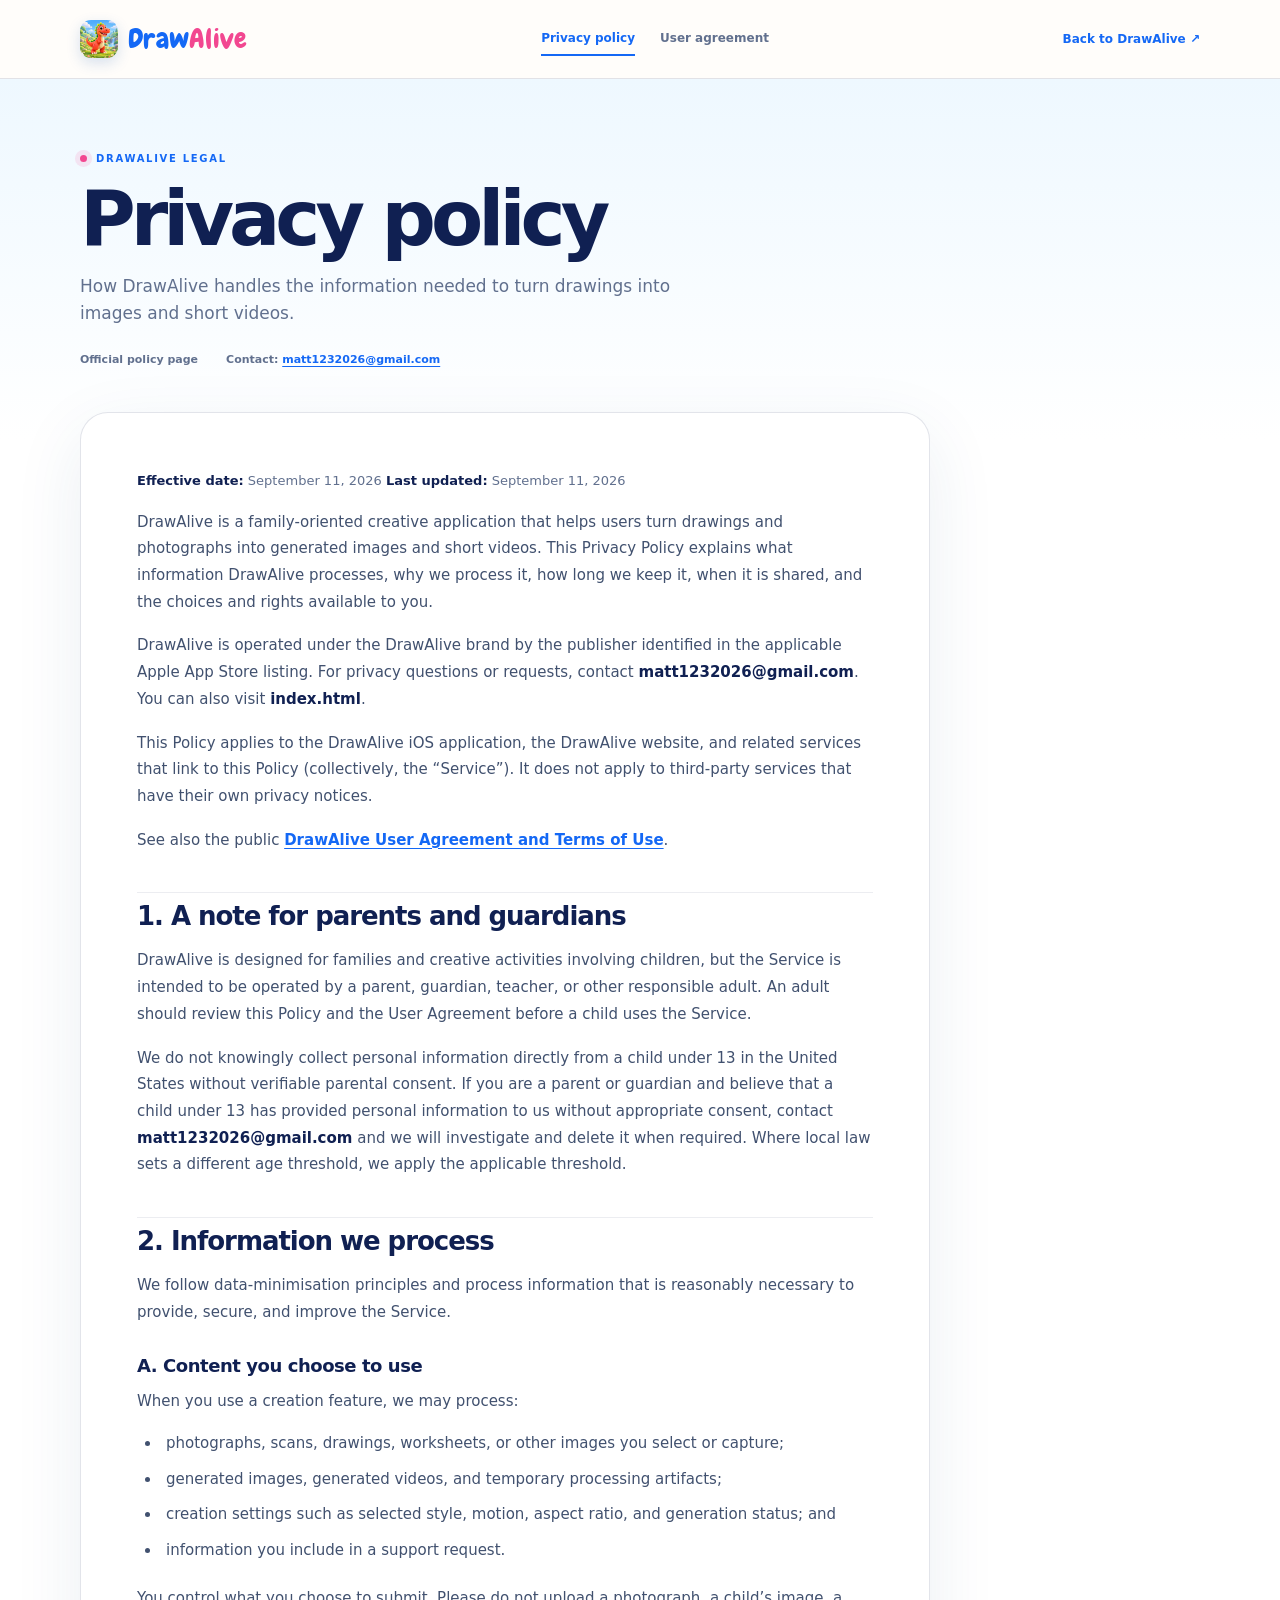
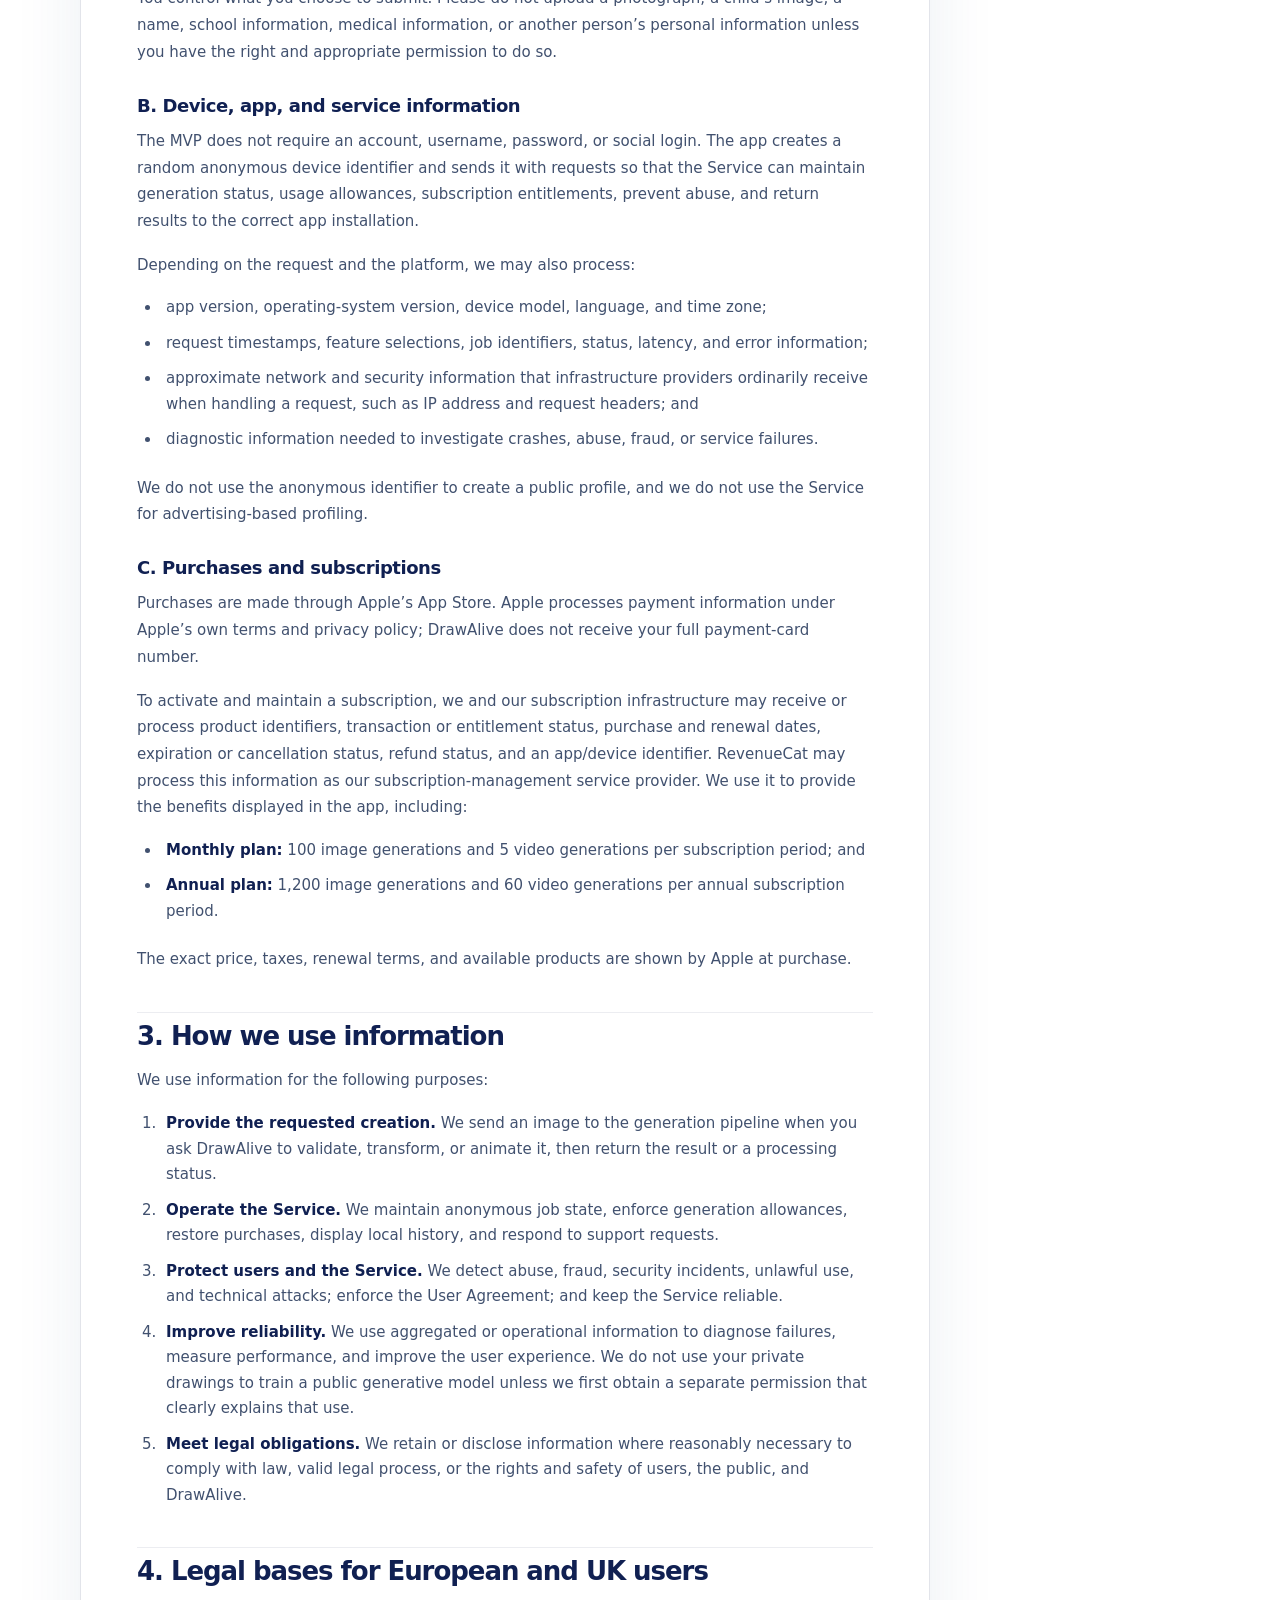
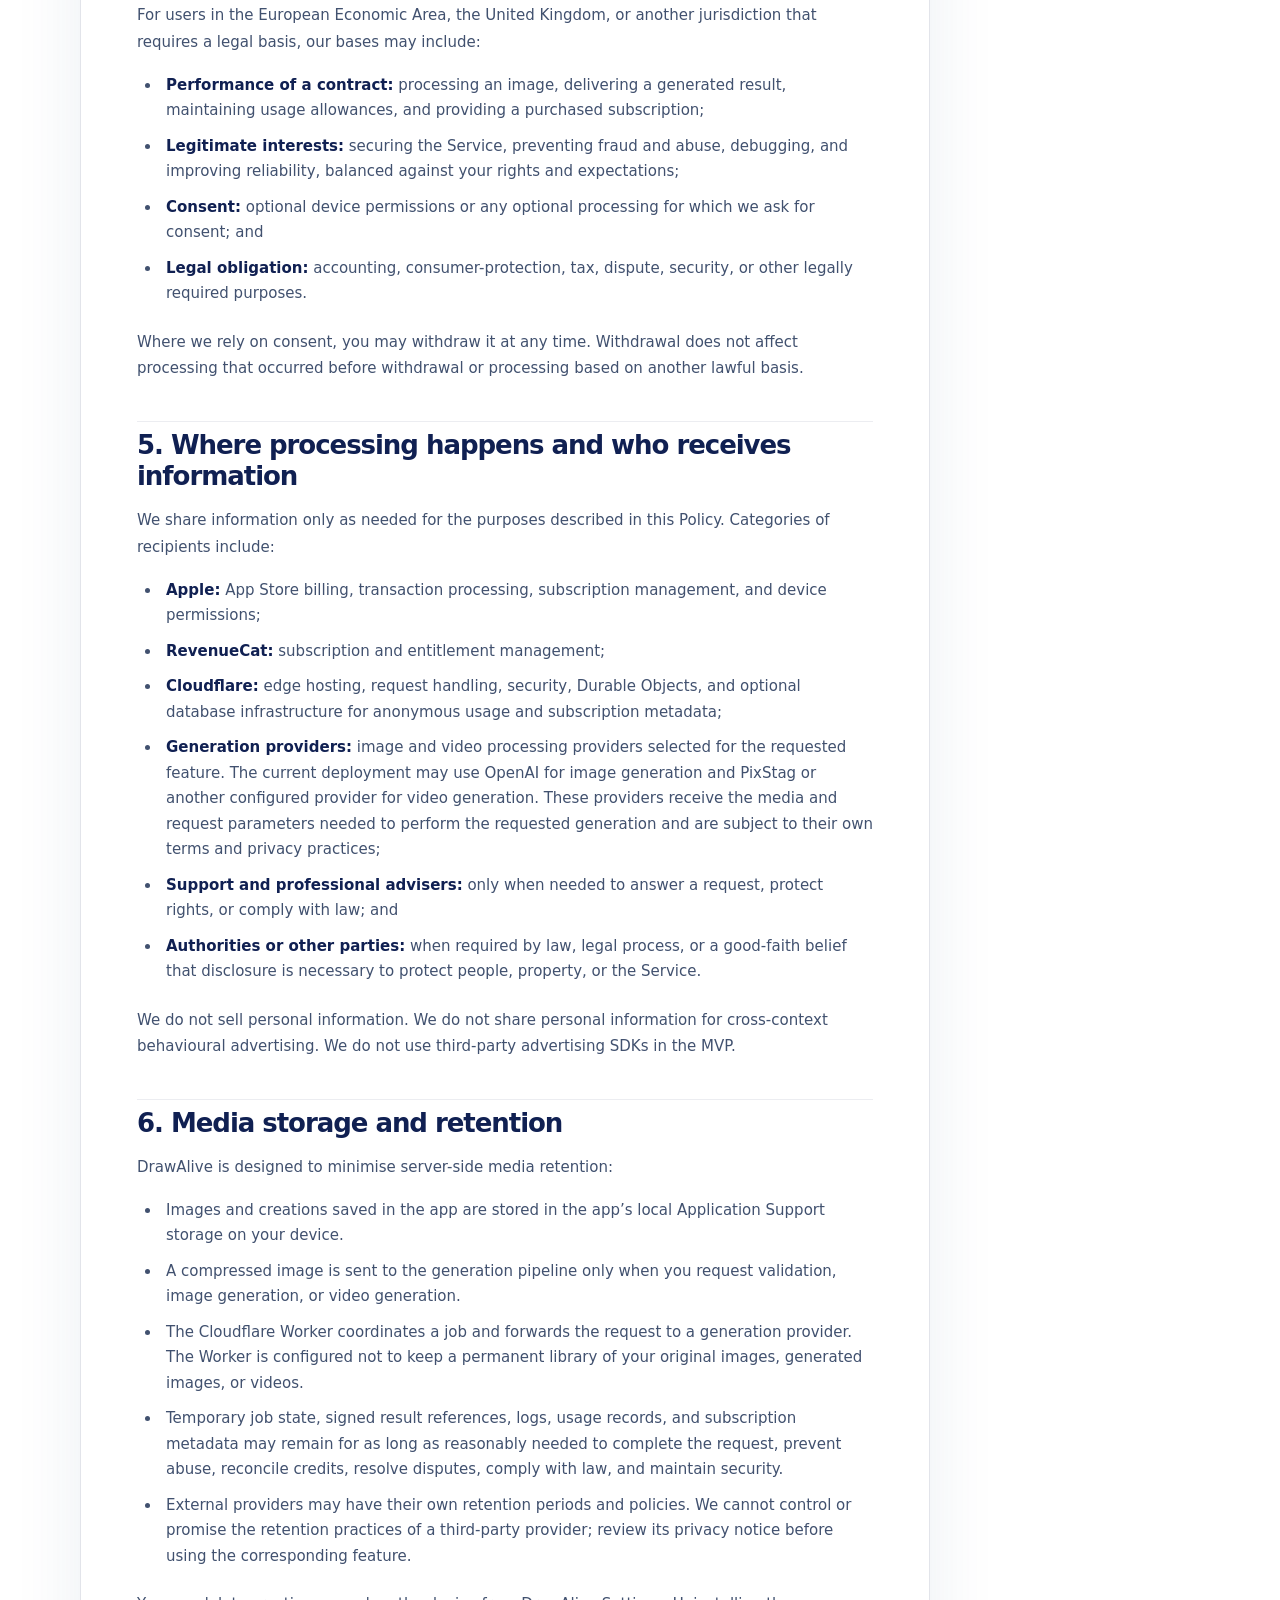
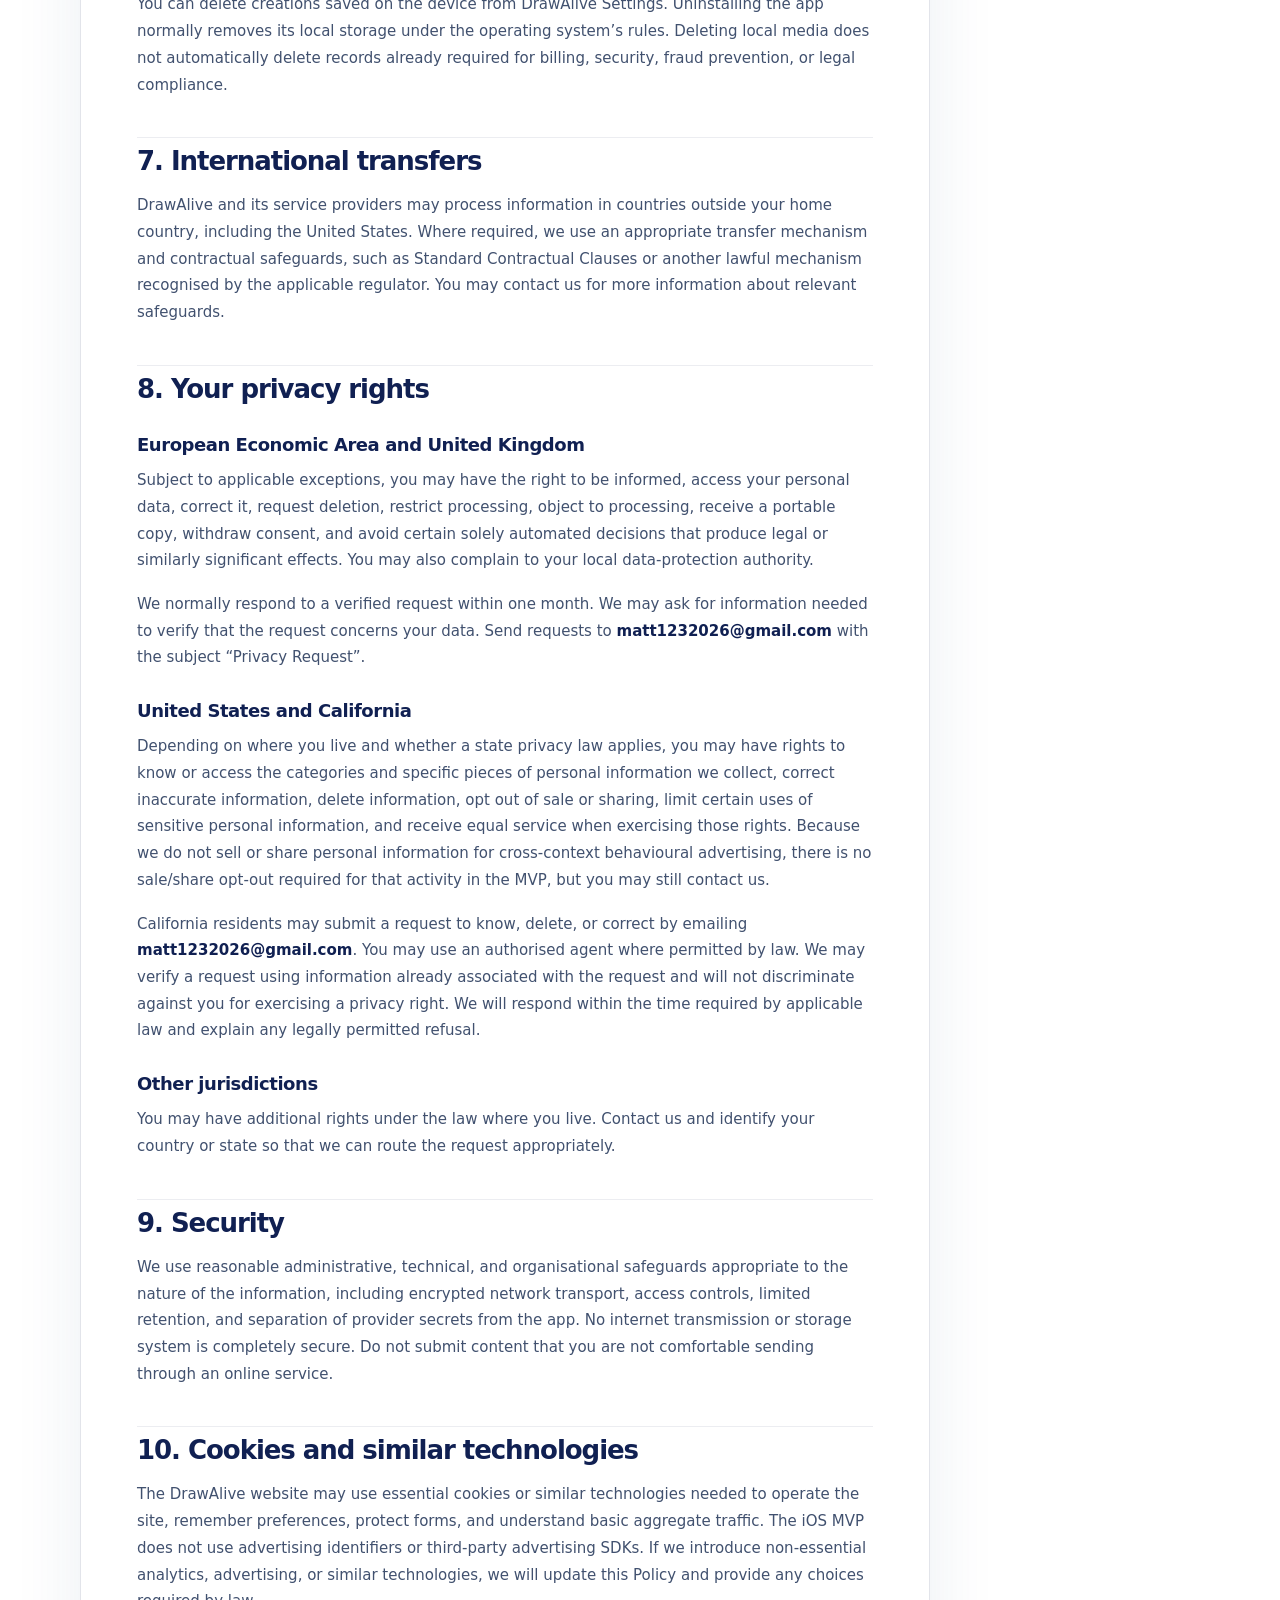
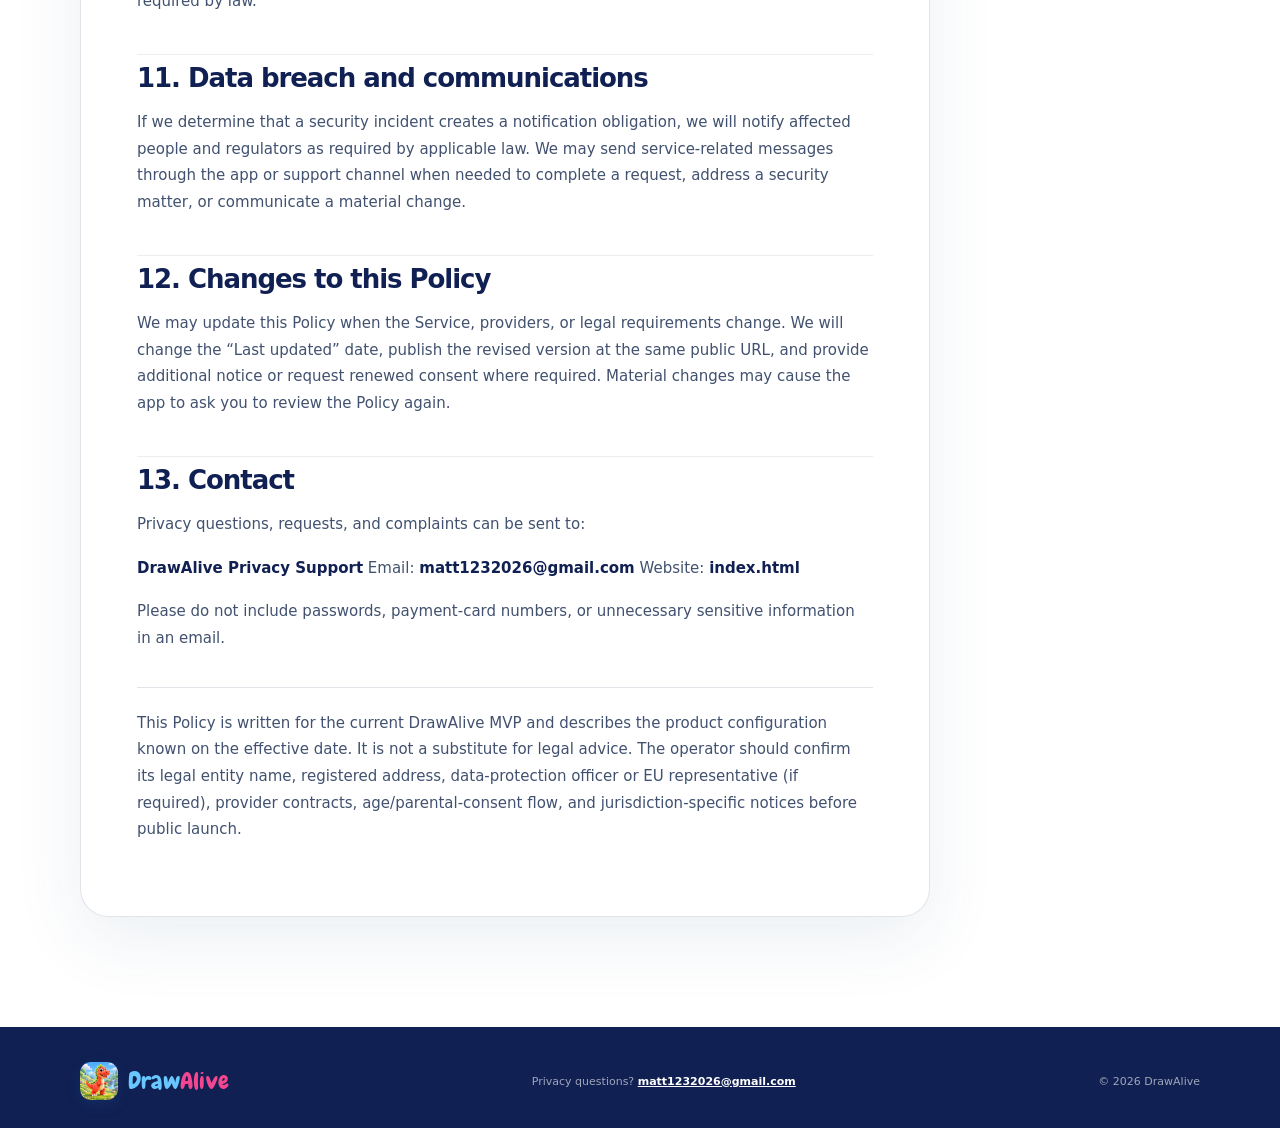
==== privacy.html @ 27f232c1 "Add standalone legal pages" ====
<!doctype html>
<html lang="en">
<head>
  <meta charset="utf-8" />
  <meta name="viewport" content="width=device-width, initial-scale=1" />
  <meta name="description" content="DrawAlive Privacy Policy" />
  <title>Privacy Policy — DrawAlive</title>
  <link rel="icon" href="assets/drawalive-app-icon.png" type="image/png" />
  <link rel="stylesheet" href="legal.css" />
</head>
<body data-document="PRIVACY_POLICY.md">
  <a class="skip-link" href="#document">Skip to policy content</a>
  <header class="legal-header"><div class="legal-container legal-nav">
    <a class="legal-brand" href="index.html" aria-label="Back to DrawAlive home"><img src="assets/drawalive-app-icon.png" alt="" /><span>Draw<span>Alive</span></span></a>
    <nav aria-label="Legal navigation"><a class="current" href="privacy.html">Privacy policy</a><a href="terms.html">User agreement</a></nav>
    <a class="back-link" href="index.html">Back to DrawAlive <span aria-hidden="true">↗</span></a>
  </div></header>
  <main class="legal-main"><div class="legal-container">
    <div class="legal-hero"><p class="legal-kicker"><span></span> DrawAlive legal</p><h1>Privacy policy</h1><p class="legal-intro">How DrawAlive handles the information needed to turn drawings into images and short videos.</p><div class="legal-meta"><span>Official policy page</span><span>Contact: <a href="mailto:matt1232026@gmail.com">matt1232026@gmail.com</a></span></div></div>
    <article class="legal-document" id="document" aria-label="DrawAlive Privacy Policy"><div class="document-loading" role="status">Loading policy…</div></article>
  </div></main>
  <footer class="legal-footer"><div class="legal-container"><a class="legal-brand" href="index.html"><img src="assets/drawalive-app-icon.png" alt="" /><span>Draw<span>Alive</span></span></a><p>Privacy questions? <a href="mailto:matt1232026@gmail.com">matt1232026@gmail.com</a></p><span>© <span data-year></span> DrawAlive</span></div></footer>
  <script src="legal.js"></script>
</body>
</html>
---- legal.css ----
@font-face{font-family:Chewy;src:url('assets/Chewy-Regular.ttf') format('truetype');font-display:swap}
:root{--ink:#102052;--muted:#61708e;--blue:#1468f5;--pink:#f24790;--sky:#eef8ff;--paper:#fffdfa;--line:rgba(16,32,82,.12);--container:1120px}
*{box-sizing:border-box}html{scroll-behavior:smooth}body{margin:0;color:var(--ink);background:var(--paper);font-family:Inter,ui-sans-serif,system-ui,-apple-system,BlinkMacSystemFont,"Segoe UI",sans-serif;-webkit-font-smoothing:antialiased}a{color:inherit}.legal-container{width:min(calc(100% - 48px),var(--container));margin:0 auto}.skip-link{position:fixed;z-index:10;top:12px;left:12px;padding:12px 15px;border-radius:10px;color:#fff;background:var(--ink);transform:translateY(-180%);transition:transform .2s ease}.skip-link:focus{transform:translateY(0)}.legal-header{position:sticky;z-index:5;top:0;border-bottom:1px solid var(--line);background:rgba(255,253,250,.9);backdrop-filter:blur(18px)}.legal-nav{display:flex;align-items:center;justify-content:space-between;min-height:78px;gap:24px}.legal-brand{display:inline-flex;align-items:center;gap:10px;color:var(--blue);font-family:Chewy,cursive;font-size:28px;letter-spacing:.01em;text-decoration:none}.legal-brand span span{color:var(--pink)}.legal-brand img{width:38px;height:38px;border-radius:11px;object-fit:cover;box-shadow:0 5px 14px rgba(31,96,177,.18)}.legal-nav nav{display:flex;gap:25px;color:var(--muted);font-size:12px;font-weight:800}.legal-nav nav a{padding:9px 0;text-decoration:none}.legal-nav nav a:hover,.legal-nav nav a.current{color:var(--blue)}.legal-nav nav a.current{border-bottom:2px solid var(--blue)}.back-link{color:var(--blue);font-size:12px;font-weight:850;text-decoration:none}.back-link:hover{color:var(--ink)}.legal-main{min-height:70vh;padding:74px 0 110px;background:linear-gradient(180deg,var(--sky),#fff 360px)}.legal-hero{max-width:760px;padding-bottom:46px}.legal-kicker{display:flex;align-items:center;gap:9px;margin:0 0 19px;color:var(--blue);font-size:10px;font-weight:900;letter-spacing:.17em;text-transform:uppercase}.legal-kicker span{width:7px;height:7px;border-radius:50%;background:var(--pink);box-shadow:0 0 0 5px rgba(242,71,144,.12)}.legal-hero h1{margin:0 0 18px;font-size:clamp(48px,7vw,76px);line-height:.95;letter-spacing:-.065em}.legal-intro{max-width:650px;margin:0 0 25px;color:var(--muted);font-size:17px;line-height:1.6}.legal-meta{display:flex;flex-wrap:wrap;gap:10px 28px;color:var(--muted);font-size:11px;font-weight:700}.legal-meta a,.legal-document a{color:var(--blue);text-decoration-thickness:1px;text-underline-offset:3px}.legal-document{max-width:850px;padding:clamp(28px,5vw,56px);border:1px solid var(--line);border-radius:28px;background:#fff;box-shadow:0 22px 70px rgba(32,74,123,.09)}.document-loading{color:var(--muted);font-size:16px}.legal-document h2{margin:39px 0 15px;padding-top:8px;border-top:1px solid rgba(16,32,82,.08);font-size:26px;line-height:1.2;letter-spacing:-.04em}.legal-document h3{margin:28px 0 10px;font-size:18px;line-height:1.35;letter-spacing:-.025em}.legal-document p{margin:0 0 17px;color:#41516f;font-size:15px;line-height:1.78}.legal-document p:first-of-type{color:var(--muted);font-size:13px}.legal-document strong{color:var(--ink);font-weight:800}.legal-document ul,.legal-document ol{margin:10px 0 22px;padding-left:24px;color:#41516f}.legal-document li{margin:0 0 10px;padding-left:5px;font-size:15px;line-height:1.7}.legal-document hr{margin:35px 0 22px;border:0;border-top:1px solid var(--line)}.legal-document table{width:100%;margin:20px 0 28px;border-collapse:collapse;border:1px solid var(--line);font-size:14px}.legal-document th,.legal-document td{padding:13px 15px;border-bottom:1px solid var(--line);text-align:left}.legal-document th{color:var(--ink);background:var(--sky);font-size:11px;letter-spacing:.04em;text-transform:uppercase}.legal-document td{color:#41516f}.legal-document tr:last-child td{border-bottom:0}.legal-footer{padding:35px 0 28px;color:#fff;background:var(--ink)}.legal-footer .legal-container{display:flex;align-items:center;justify-content:space-between;gap:28px}.legal-footer .legal-brand{color:#69c7ff;font-size:24px}.legal-footer p,.legal-footer .legal-container>span{margin:0;color:rgba(255,255,255,.6);font-size:11px}.legal-footer a:not(.legal-brand){color:#fff;font-weight:800}:focus-visible{outline:3px solid rgba(20,104,245,.52);outline-offset:4px}@media(max-width:760px){.legal-container{width:min(calc(100% - 36px),var(--container))}.legal-nav{min-height:70px}.legal-nav nav{display:none}.back-link{margin-left:auto}.legal-main{padding:55px 0 75px}.legal-hero h1{font-size:52px}.legal-intro{font-size:15px}.legal-document{padding:25px 21px;border-radius:22px}.legal-document h2{font-size:23px}.legal-document p,.legal-document li{font-size:14px}.legal-document table{display:block;overflow-x:auto;white-space:nowrap}.legal-footer .legal-container{align-items:flex-start;flex-direction:column;gap:15px}}@media(prefers-reduced-motion:reduce){html{scroll-behavior:auto}*,*::before,*::after{transition-duration:.01ms!important}}
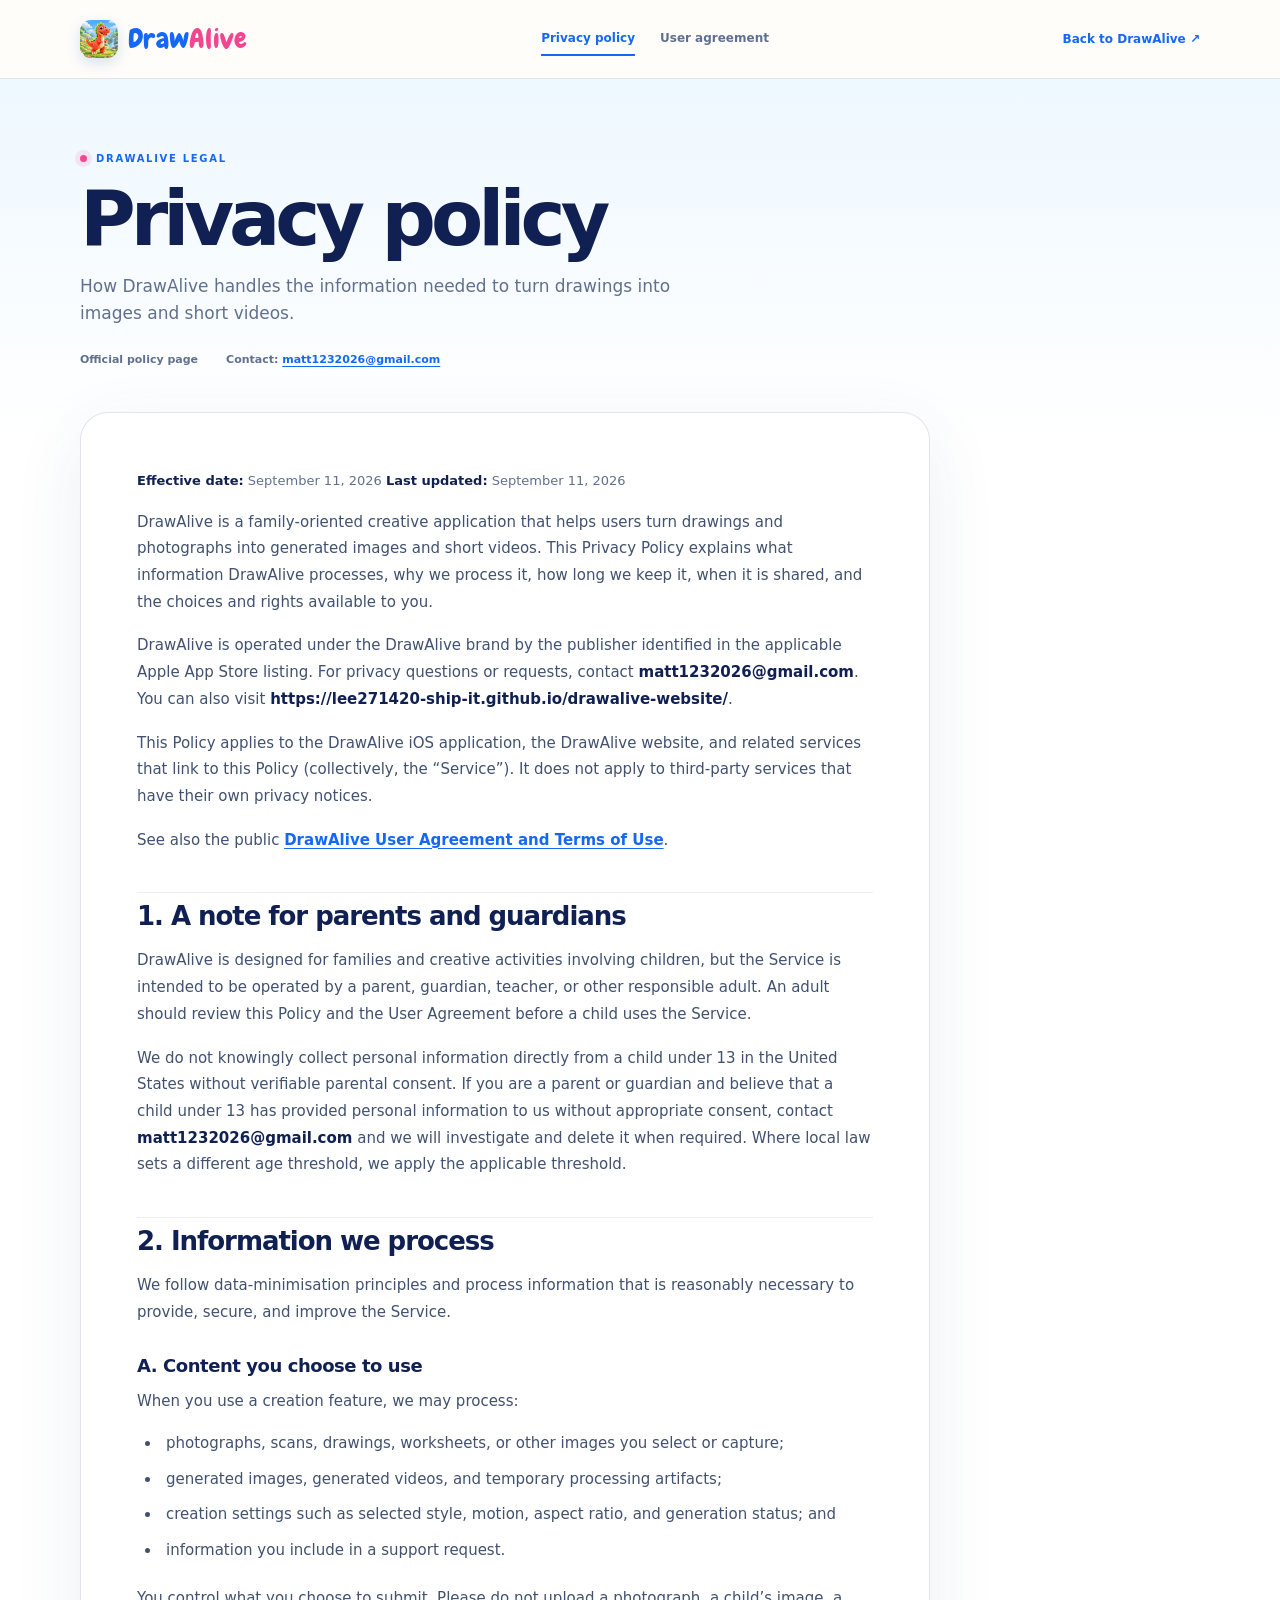
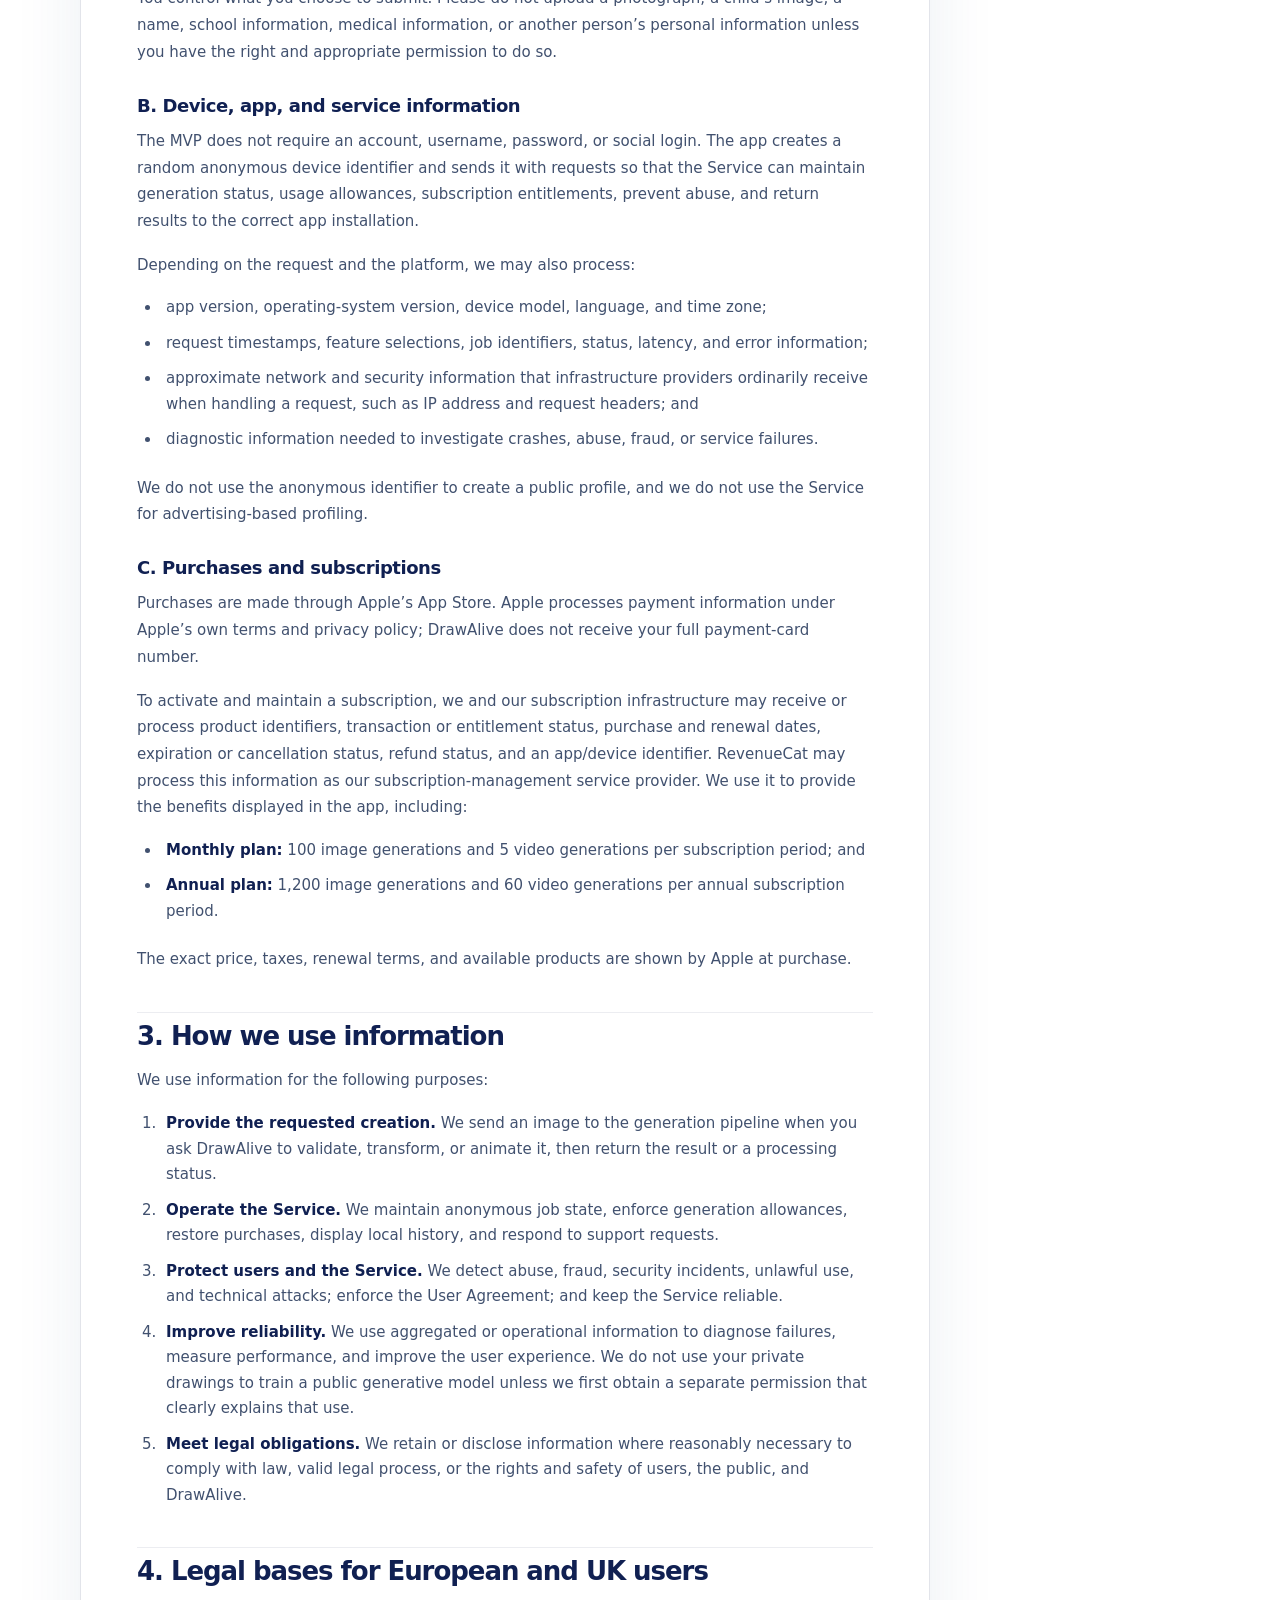
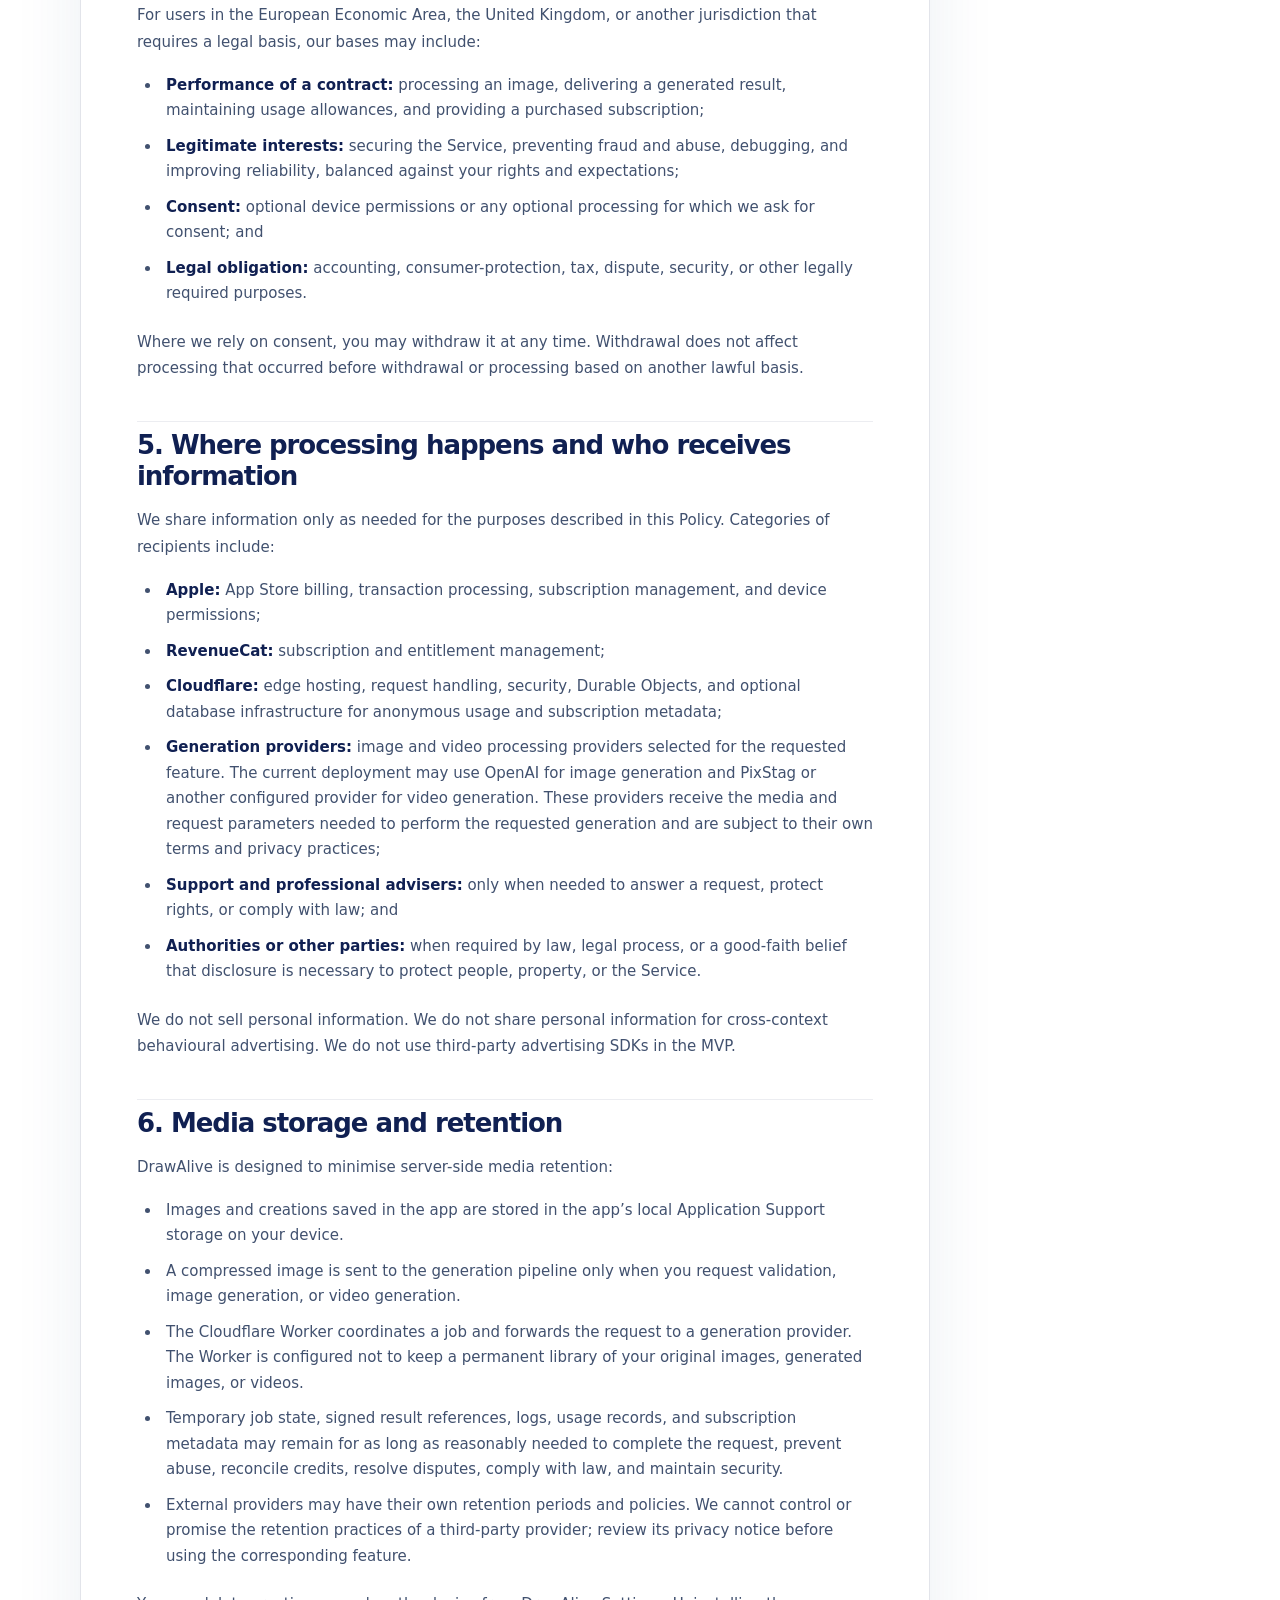
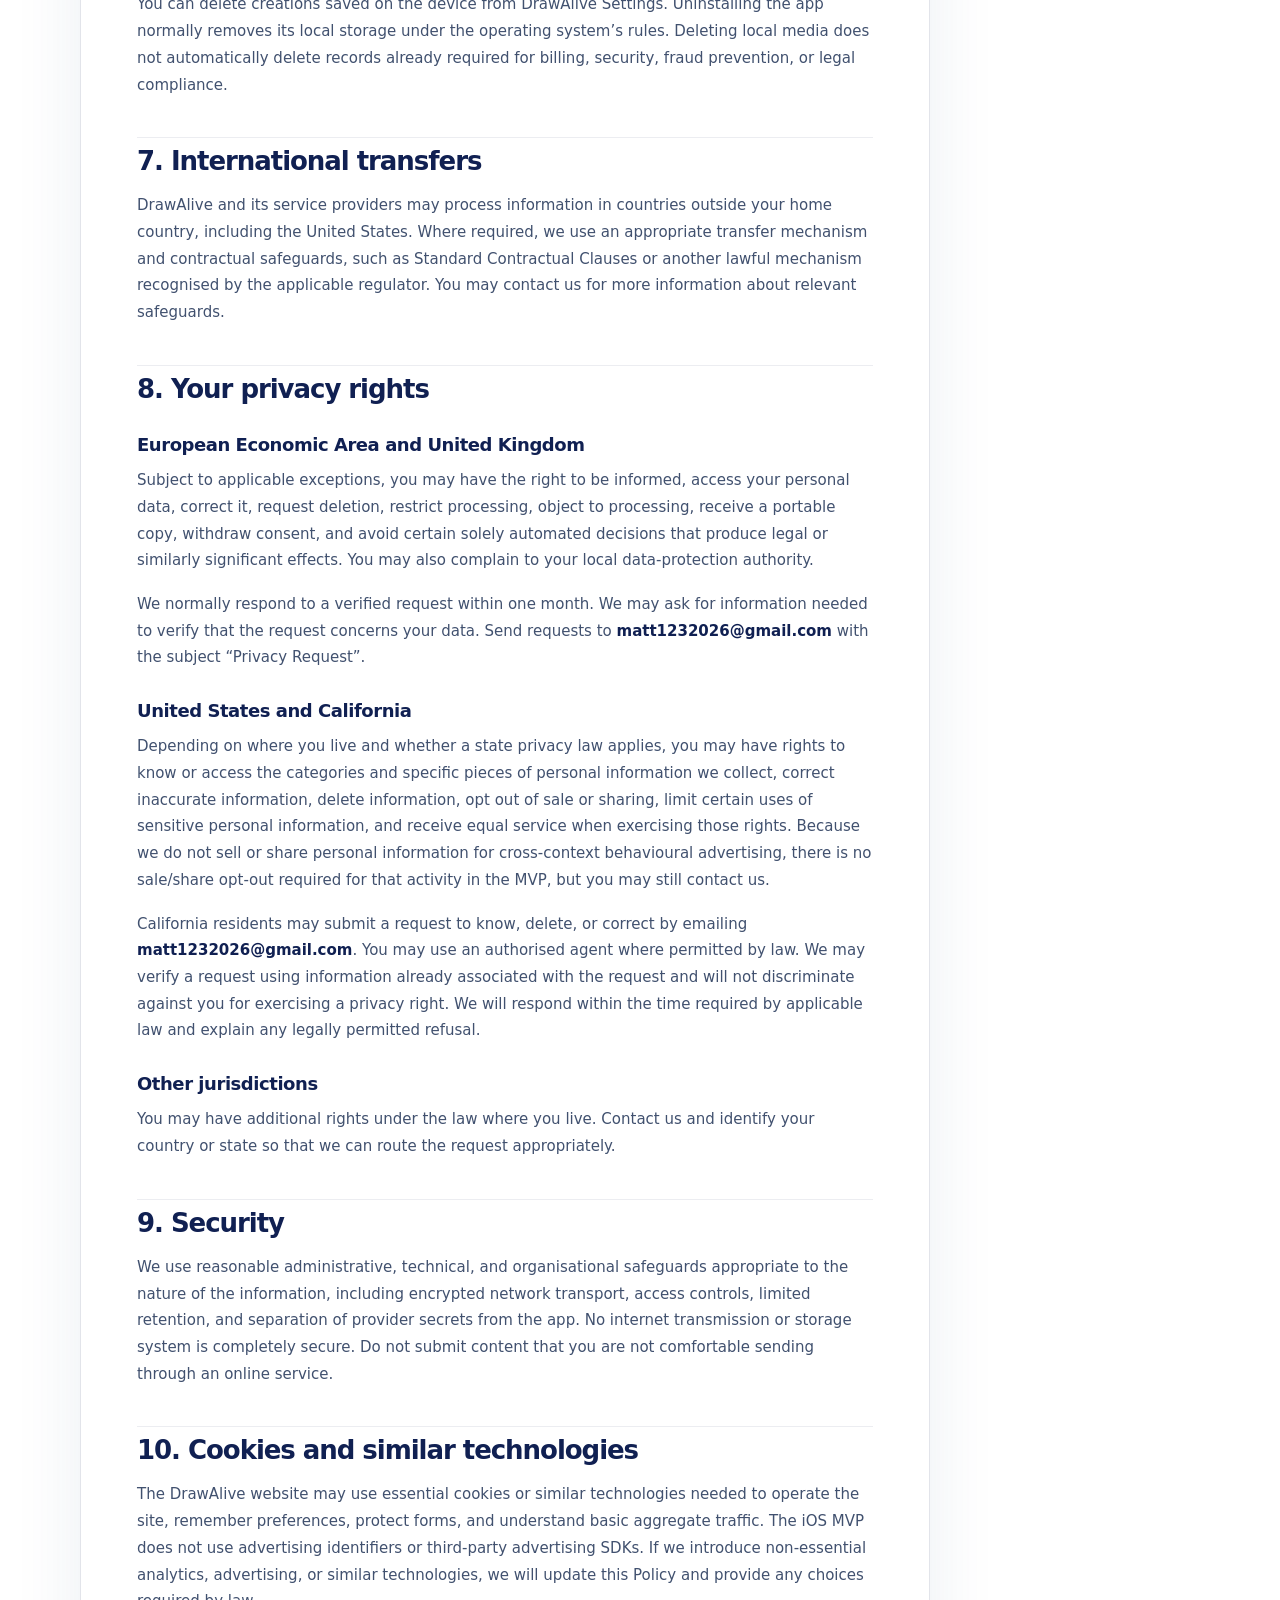
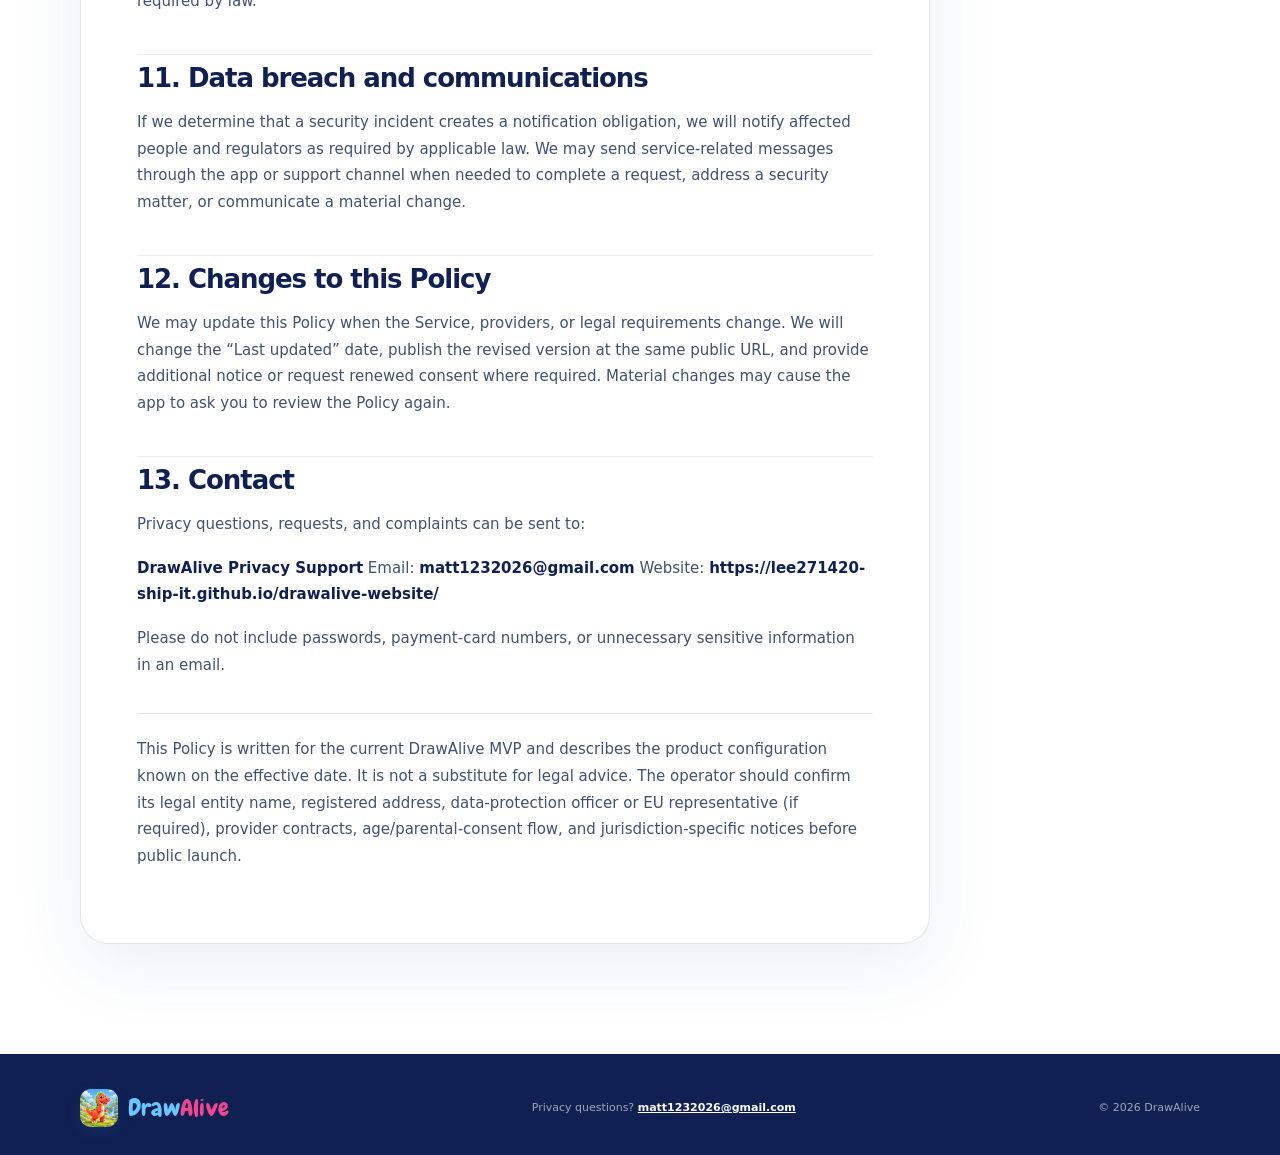
==== commit 83d2ab43: "Refresh standalone legal page renderer" ====
--- a/privacy.html
+++ b/privacy.html
@@ -20,6 +20,6 @@
     <article class="legal-document" id="document" aria-label="DrawAlive Privacy Policy"><div class="document-loading" role="status">Loading policy…</div></article>
   </div></main>
   <footer class="legal-footer"><div class="legal-container"><a class="legal-brand" href="index.html"><img src="assets/drawalive-app-icon.png" alt="" /><span>Draw<span>Alive</span></span></a><p>Privacy questions? <a href="mailto:matt1232026@gmail.com">matt1232026@gmail.com</a></p><span>© <span data-year></span> DrawAlive</span></div></footer>
-  <script src="legal.js"></script>
+  <script src="legal.js?v=3"></script>
 </body>
 </html>
